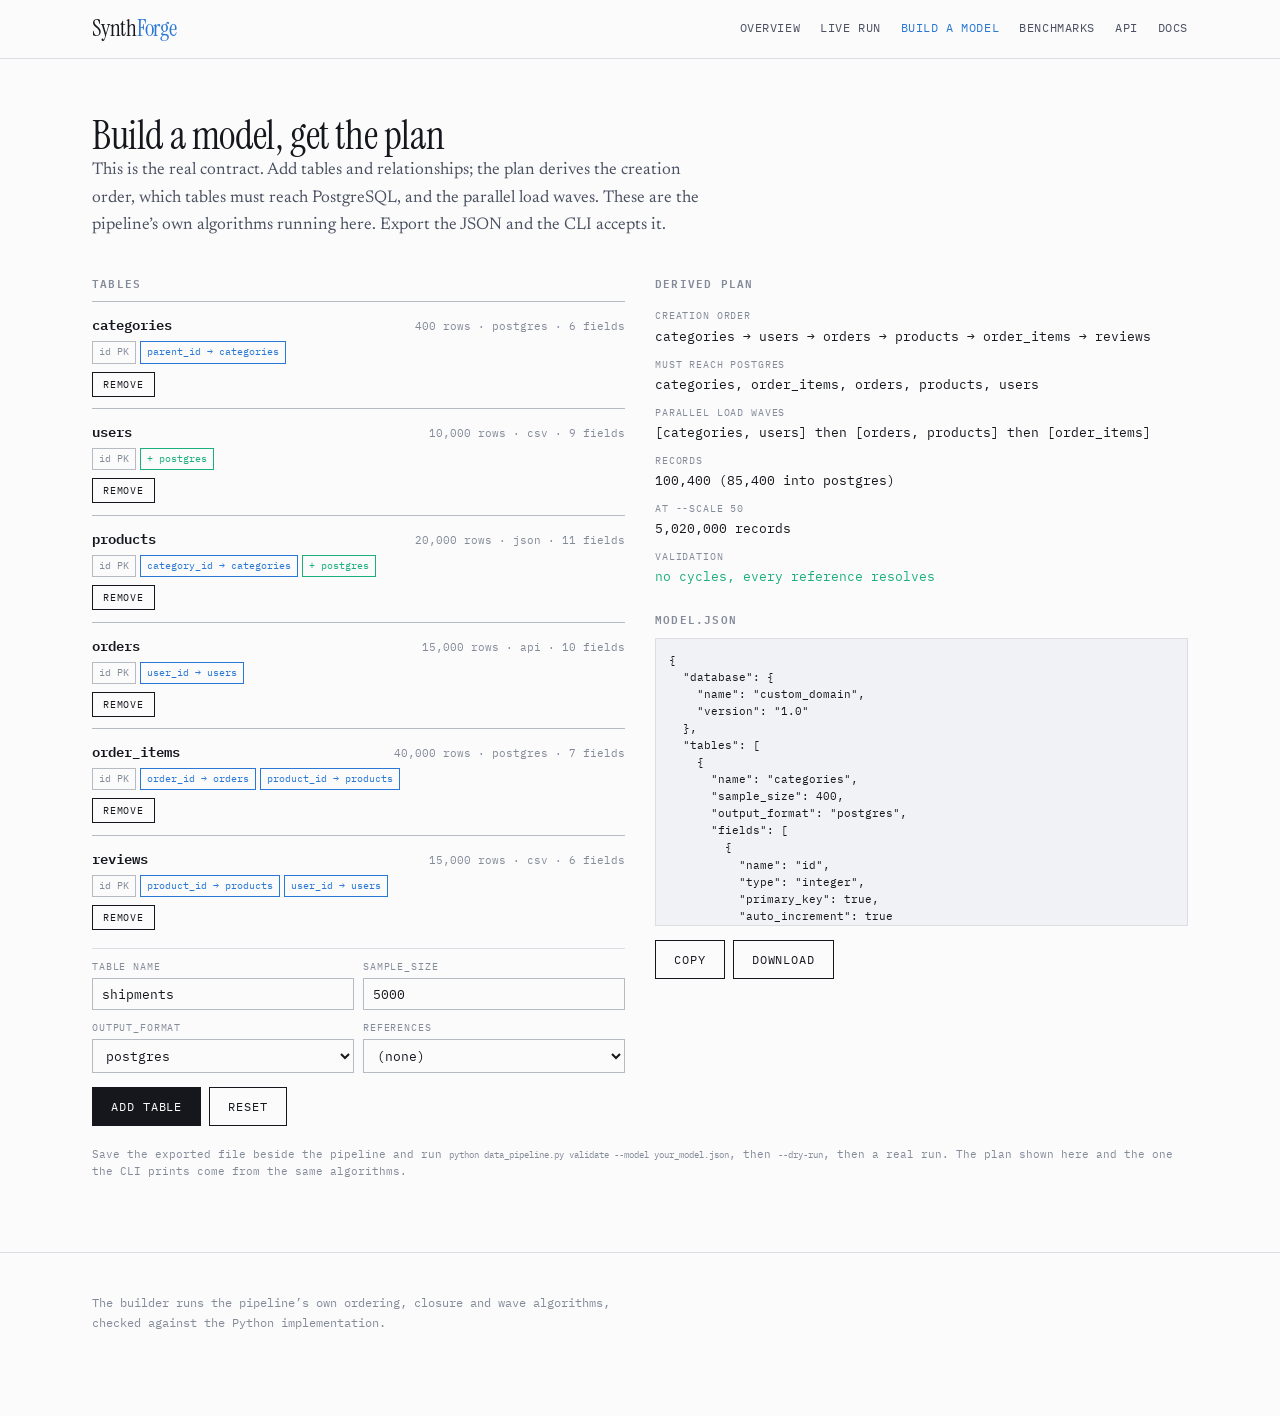
==== site/model.html @ 86ab53ec "Split the single page into a multi-page site One very long page was doing six jobs. It is now six pa" ====
<!DOCTYPE html>
<html lang="en">
<head>
<meta charset="utf-8">
<meta name="viewport" content="width=device-width, initial-scale=1">
<title>Build a model &middot; SynthForge</title>
<link rel="preconnect" href="https://fonts.googleapis.com">
<link rel="preconnect" href="https://fonts.gstatic.com" crossorigin>
<link href="https://fonts.googleapis.com/css2?family=Instrument+Serif:ital@0;1&family=Newsreader:opsz,wght@6..72,300;6..72,400;6..72,500;6..72,600&family=IBM+Plex+Mono:wght@400;500;600&display=swap" rel="stylesheet">
<link rel="stylesheet" href="assets/site.css">
</head>
<body data-palette="#2a78d6,#eb6834,#1baf7a">

<nav>
  <div class="wrap">
    <a class="mark" href="index.html">Synth<span>Forge</span></a>
    <ul id="nav-links"></ul>
  </div>
</nav>

<section style="border-top:none;padding-top:54px">
  <div class="wrap">
    <div class="head">
      <h2>Build a model, get the plan</h2>
      <p class="sub">
        This is the real contract. Add tables and relationships; the plan
        derives the creation order, which tables must reach PostgreSQL, and
        the parallel load waves. These are the pipeline&rsquo;s own
        algorithms running here. Export the JSON and the CLI accepts it.
      </p>
    </div>
<div class="cols">
      <div>
        <h3>Tables</h3>
        <div id="tbl-list"></div>
        <div style="border-top:1px solid var(--line);margin-top:16px">
          <div class="pair">
            <div><label for="nt-name">table name</label><input id="nt-name" value="shipments" spellcheck="false"></div>
            <div><label for="nt-rows">sample_size</label><input id="nt-rows" type="number" value="5000" min="1"></div>
          </div>
          <div class="pair">
            <div><label for="nt-fmt">output_format</label><select id="nt-fmt"><option>postgres</option><option>csv</option><option>json</option><option>parquet</option><option>api</option></select></div>
            <div><label for="nt-fk">references</label><select id="nt-fk"></select></div>
          </div>
          <div class="acts"><button id="add-tbl" class="solid">Add table</button><button id="reset-tbl">Reset</button></div>
        </div>
      </div>
      <div>
        <h3>Derived plan</h3>
        <dl class="plan" id="plan"></dl>
        <h3 style="margin-top:24px">model.json</h3>
        <pre class="code json" id="json-out"></pre>
        <div class="acts">
          <button id="copy-json">Copy</button>
          <button id="dl-json">Download</button>
        </div>
      </div>
    </div>

    <p class="cap" style="margin-top:20px">
      Save the exported file beside the pipeline and run
      <code>python data_pipeline.py validate --model your_model.json</code>,
      then <code>--dry-run</code>, then a real run. The plan shown here and
      the one the CLI prints come from the same algorithms.
    </p>
  </div>
</section>
<footer>
  <div class="wrap"><p>The builder runs the pipeline&rsquo;s own ordering, closure and wave algorithms, checked against the Python implementation.</p></div>
</footer>

<script src="assets/site.js"></script>
<script>
"use strict";
var MODEL = JSON.parse(JSON.stringify(SHIPPED));
/* ============ model builder: the real algorithms ============ */
/* The shipped model, with its real field definitions, so the in-browser
   generator produces the same shape the Python pipeline does. */
var SHIPPED = [{"name":"categories","rows":400,"fmt":"postgres","fields":[{"n":"id","t":"integer","pk":1,"ai":1},{"n":"name","t":"string","uq":1,"len":100},{"n":"description","t":"text","null":1},{"n":"parent_id","t":"integer","fk":"categories.id","null":1},{"n":"is_active","t":"boolean"},{"n":"created_at","t":"timestamp"}]},{"name":"users","rows":10000,"fmt":"csv","fields":[{"n":"id","t":"integer","pk":1,"ai":1},{"n":"username","t":"string","uq":1,"len":50},{"n":"email","t":"string","uq":1,"len":255},{"n":"full_name","t":"string","len":200},{"n":"phone","t":"string","null":1,"len":20},{"n":"birth_date","t":"date","null":1},{"n":"registration_date","t":"timestamp"},{"n":"status","t":"enum","v":["active","inactive","suspended"]},{"n":"total_spent","t":"decimal","p":12,"s":2}]},{"name":"products","rows":20000,"fmt":"json","fields":[{"n":"id","t":"integer","pk":1,"ai":1},{"n":"sku","t":"string","uq":1,"len":50},{"n":"name","t":"string","len":255},{"n":"description","t":"text","null":1},{"n":"category_id","t":"integer","fk":"categories.id"},{"n":"price","t":"decimal","p":10,"s":2},{"n":"cost","t":"decimal","p":10,"s":2},{"n":"stock_quantity","t":"integer"},{"n":"weight","t":"decimal","null":1,"p":8,"s":3},{"n":"is_active","t":"boolean"},{"n":"created_at","t":"timestamp"}]},{"name":"orders","rows":15000,"fmt":"api","fields":[{"n":"id","t":"integer","pk":1,"ai":1},{"n":"order_number","t":"string","uq":1,"len":20},{"n":"user_id","t":"integer","fk":"users.id"},{"n":"order_date","t":"timestamp"},{"n":"total_amount","t":"decimal","p":12,"s":2},{"n":"tax_amount","t":"decimal","p":10,"s":2},{"n":"shipping_cost","t":"decimal","p":8,"s":2},{"n":"status","t":"enum","v":["pending","processing","shipped","delivered","cancelled"]},{"n":"shipping_address","t":"json"},{"n":"payment_method","t":"string","len":50}]},{"name":"order_items","rows":40000,"fmt":"postgres","fields":[{"n":"id","t":"integer","pk":1,"ai":1},{"n":"order_id","t":"integer","fk":"orders.id"},{"n":"product_id","t":"integer","fk":"products.id"},{"n":"quantity","t":"integer"},{"n":"unit_price","t":"decimal","p":10,"s":2},{"n":"total_price","t":"decimal","p":12,"s":2},{"n":"discount_amount","t":"decimal","p":8,"s":2}]},{"name":"reviews","rows":15000,"fmt":"csv","fields":[{"n":"id","t":"integer","pk":1,"ai":1},{"n":"product_id","t":"integer","fk":"products.id"},{"n":"user_id","t":"integer","fk":"users.id"},{"n":"rating","t":"integer"},{"n":"review_text","t":"text","null":1},{"n":"created_at","t":"timestamp"}]}];
var MODEL = JSON.parse(JSON.stringify(SHIPPED));

function toModelJson(model) {
  return {
    database: { name: "custom_domain", version: "1.0" },
    tables: model.map(function (t) {
      return {
        name: t.name, sample_size: t.rows, output_format: t.fmt,
        fields: t.fields.map(function (f) {
          var o = { name: f.n, type: f.t };
          if (f.pk) o.primary_key = true;
          if (f.ai) o.auto_increment = true;
          if (f.fk) o.foreign_key = f.fk;
          if (f.uq) o.unique = true;
          if (f["null"]) o.nullable = true;
          if (f.len) o.max_length = f.len;
          if (f.p) o.precision = f.p;
          if (f.s) o.scale = f.s;
          if (f.v) o.values = f.v;
          return o;
        })
      };
    })
  };
}

/* Fields for a table the visitor adds. Named so the generator's own
   inference has something to work with. */
function defaultFields(name, ref) {
  var f = [{ n: "id", t: "integer", pk: 1, ai: 1 }];
  if (ref) f.push({ n: ref.replace(/s$/, "") + "_id", t: "integer", fk: ref + ".id" });
  f.push({ n: "name", t: "string", len: 200 });
  f.push({ n: "status", t: "enum", v: ["pending", "active", "closed"] });
  f.push({ n: "total_amount", t: "decimal", p: 12, s: 2 });
  f.push({ n: "created_at", t: "timestamp" });
  return f;
}

function renderBuilder() {
  var host = $("#tbl-list"); host.innerHTML = "";
  var closure = pgClosure(MODEL);
  MODEL.forEach(function (t, i) {
    var card = el("div", "card"), top = el("div", "ct");
    top.appendChild(el("span", "cn2", t.name));
    top.appendChild(el("span", "cs", t.rows.toLocaleString("en-US") + " rows · " + t.fmt
      + " · " + t.fields.length + " fields"));
    card.appendChild(top);
    var tags = el("div", "tags");
    tags.appendChild(el("span", "tag", "id PK"));
    fksOf(t).forEach(function (fk) {
      tags.appendChild(el("span", "tag fk", fk.field + " → " + fk.ref));
    });
    if (closure[t.name] && PG_BACKED.indexOf(t.fmt) < 0) {
      tags.appendChild(el("span", "tag dual", "+ postgres"));
    }
    card.appendChild(tags);
    if (MODEL.length > 1) {
      var rm = el("button", "sm", "Remove");
      rm.style.marginTop = "8px";
      rm.addEventListener("click", function () {
        var gone = MODEL[i].name;
        MODEL.splice(i, 1);
        MODEL.forEach(function (x) {
          x.fields = x.fields.filter(function (f) {
            return !f.fk || String(f.fk).split(".")[0] !== gone;
          });
        });
        renderBuilder();
      });
      card.appendChild(rm);
    }
    host.appendChild(card);
  });
  var sel = $("#nt-fk"), prev = sel.value;
  sel.innerHTML = "";
  var none = el("option", null, "(none)"); none.value = ""; sel.appendChild(none);
  MODEL.forEach(function (t) {
    var o = el("option", null, t.name); o.value = t.name; sel.appendChild(o);
  });
  if (prev && MODEL.some(function (t) { return t.name === prev; })) sel.value = prev;

  var order = topoOrder(MODEL), cl = Object.keys(closure).sort(), cyc = cycles(MODEL);
  var totalRows = MODEL.reduce(function (a, t) { return a + t.rows; }, 0);
  var pgRows = MODEL.filter(function (t) { return closure[t.name]; })
                    .reduce(function (a, t) { return a + t.rows; }, 0);
  var d = $("#plan"); d.innerHTML = "";
  function line(k, v, cls) { d.appendChild(el("dt", null, k)); d.appendChild(el("dd", cls || null, v)); }
  line("creation order", order.join("  →  "));
  line("must reach postgres", cl.length ? cl.join(", ") : "(none)");
  line("parallel load waves", waves(MODEL, cl).map(function (w) {
    return "[" + w.join(", ") + "]"; }).join("  then  ") || "(none)");
  line("records", totalRows.toLocaleString("en-US") + "   (" + pgRows.toLocaleString("en-US") + " into postgres)");
  line("at --scale 50", (totalRows * 50).toLocaleString("en-US") + " records");
  if (cyc.length) line("circular dependency", cyc.map(function (c) { return c.join(" ↔ "); }).join("; "), "no");
  else line("validation", "no cycles, every reference resolves", "ok");
  $("#json-out").textContent = JSON.stringify(toModelJson(MODEL), null, 2);
}
$("#add-tbl").addEventListener("click", function () {
  var raw = $("#nt-name").value.trim().toLowerCase().replace(/[^a-z0-9_]/g, "_");
  if (!raw || MODEL.some(function (t) { return t.name === raw; })) { $("#nt-name").focus(); return; }
  var ref = $("#nt-fk").value;
  MODEL.push({
    name: raw,
    rows: Math.max(1, parseInt($("#nt-rows").value, 10) || 100),
    fmt: $("#nt-fmt").value,
    fields: defaultFields(raw, ref)
  });
  $("#nt-name").value = "";
  renderBuilder();
});
$("#reset-tbl").addEventListener("click", function () {
  MODEL = JSON.parse(JSON.stringify(SHIPPED)); renderBuilder();
});
$("#copy-json").addEventListener("click", function () {
  var b = $("#copy-json");
  try {
    navigator.clipboard.writeText($("#json-out").textContent).then(function () {
      b.textContent = "Copied"; setTimeout(function () { b.textContent = "Copy"; }, 1700);
    }, function () {
      b.textContent = "Select manually"; setTimeout(function () { b.textContent = "Copy"; }, 1700);
    });
  } catch (e) {
    b.textContent = "Select manually"; setTimeout(function () { b.textContent = "Copy"; }, 1700);
  }
});
renderBuilder();



</script>
</body>
</html>
---- site/assets/site.css ----
/* Shared stylesheet for the SynthForge site.
   One file, loaded by every page, so the pages stay thin. */
:root {
  color-scheme: light;
  --ink:#15171c; --ink-2:#4a5160; --ink-3:#838a98;
  --bg:#fbfbfc; --bg-2:#f1f2f5; --bg-3:#e7e9ee;
  --line:#dcdee4; --line-2:#b6bac3;
  --accent:#2a78d6; --warm:#eb6834; --cool:#1baf7a;
  --serif:"Instrument Serif","Iowan Old Style",Palatino,Georgia,serif;
  --body:"Newsreader","Iowan Old Style",Georgia,"Times New Roman",serif;
  --mono:"IBM Plex Mono","Cascadia Mono",Consolas,"SFMono-Regular",Menlo,monospace;
}
@media (prefers-color-scheme: dark) {
  :root:not([data-theme="light"]) {
    color-scheme: dark;
    --ink:#e9eaee; --ink-2:#a6adba; --ink-3:#6d7482;
    --bg:#0f1116; --bg-2:#171a20; --bg-3:#1f232b;
    --line:#272b33; --line-2:#3a3f49;
    --accent:#3987e5; --warm:#d95926; --cool:#199e70;
  }
}
:root[data-theme="dark"] {
  color-scheme: dark;
  --ink:#e9eaee; --ink-2:#a6adba; --ink-3:#6d7482;
  --bg:#0f1116; --bg-2:#171a20; --bg-3:#1f232b;
  --line:#272b33; --line-2:#3a3f49;
  --accent:#3987e5; --warm:#d95926; --cool:#199e70;
}

* { box-sizing: border-box; }
/* The hidden attribute must win over layout rules. A class selector like
   .cbar { display:flex } is an author style and beats the user agent's
   [hidden] { display:none }, which left the live controls visible with no
   server behind them. */
[hidden] { display: none !important; }

html { -webkit-text-size-adjust: 100%; }
body { margin:0; background:var(--bg); color:var(--ink); font-family:var(--body);
  font-size:17px; line-height:1.62; font-variant-numeric:tabular-nums; -webkit-font-smoothing:antialiased; }
.wrap { max-width:1140px; margin:0 auto; padding:0 22px; }
h1,h2 { font-family:var(--serif); font-weight:400; margin:0; text-wrap:balance; }
h1 { font-size:clamp(42px,7vw,76px); line-height:1.0; letter-spacing:-0.015em; }
h2 { font-size:clamp(27px,3.8vw,40px); line-height:1.1; letter-spacing:-0.01em; }
h3 { font-family:var(--mono); font-size:11px; font-weight:600; letter-spacing:0.11em;
     text-transform:uppercase; color:var(--ink-3); margin:0 0 10px; }
p { margin:0 0 14px; }
a { color:var(--accent); text-underline-offset:2px; }
code { font-family:var(--mono); font-size:0.86em; }
.lede { font-size:20px; line-height:1.5; color:var(--ink-2); max-width:58ch; }
.lede b { color:var(--ink); font-weight:500; }
.sub { color:var(--ink-2); max-width:64ch; }

nav { position:sticky; top:0; z-index:50; background:var(--bg);
      border-bottom:1px solid var(--line); }
nav .wrap { display:flex; align-items:center; gap:22px; height:58px; }
.mark { font-family:var(--serif); font-size:23px; letter-spacing:-0.01em; text-decoration:none; color:var(--ink); }
.mark span { color:var(--accent); }
nav ul { display:flex; gap:20px; list-style:none; margin:0 0 0 auto; padding:0; flex-wrap:wrap; }
nav a.nl { font-family:var(--mono); font-size:11.5px; letter-spacing:0.05em;
  text-transform:uppercase; color:var(--ink-2); text-decoration:none; }
nav a.nl:hover, nav a.nl.on { color:var(--accent); }
@media (max-width:860px){ nav ul { display:none; } }

.hero { padding:72px 0 54px; border-bottom:1px solid var(--line); }
.cta { display:flex; gap:10px; flex-wrap:wrap; margin-top:28px; }
.strip { display:grid; grid-template-columns:repeat(auto-fit,minmax(128px,1fr));
  border-top:1px solid var(--line); margin-top:42px; }
.strip div { padding:14px 16px 14px 0; }
.strip dt { font-family:var(--mono); font-size:9.5px; letter-spacing:0.1em;
  text-transform:uppercase; color:var(--ink-3); margin-bottom:4px; }
.strip dd { font-family:var(--serif); font-size:27px; line-height:1; margin:0; }
.strip dd small { font-family:var(--mono); font-size:11px; color:var(--ink-3);
  display:block; margin-top:5px; letter-spacing:0.03em; }

button, .btn { font-family:var(--mono); font-size:11.5px; letter-spacing:0.08em;
  text-transform:uppercase; padding:11px 18px; cursor:pointer; border-radius:0;
  border:1px solid var(--ink); background:transparent; color:var(--ink);
  text-decoration:none; display:inline-block; }
button:hover, .btn:hover { background:var(--ink); color:var(--bg); }
button:focus-visible, .btn:focus-visible { outline:2px solid var(--accent); outline-offset:2px; }
.btn.solid, button.solid { background:var(--ink); color:var(--bg); }
.btn.solid:hover, button.solid:hover { opacity:0.85; }
button.sm { padding:5px 10px; font-size:10px; }

section { padding:72px 0; border-bottom:1px solid var(--line); }
.head { max-width:62ch; margin-bottom:34px; }

/* ---- run simulator ---- */
.console { border:1px solid var(--line); background:var(--bg-2); }
.cbar { display:flex; align-items:center; gap:10px; flex-wrap:wrap;
  padding:12px 14px; border-bottom:1px solid var(--line); background:var(--bg-3); }
.seg { display:flex; border:1px solid var(--line-2); }
.seg button { border:none; border-right:1px solid var(--line-2); padding:6px 10px; font-size:10px; }
.seg button:last-child { border-right:none; }
.seg button.on { background:var(--accent); color:#fff; }
.seg button.on:hover { background:var(--accent); opacity:0.9; }
.grow { margin-left:auto; }
.clock { font-family:var(--mono); font-size:13px; color:var(--ink-2); }
.clock b { color:var(--ink); font-weight:600; }

.cgrid { display:grid; grid-template-columns:248px minmax(0,1fr) 296px; }
@media (max-width:1060px){ .cgrid { grid-template-columns:218px minmax(0,1fr); }
  .logcol { grid-column:1 / -1; border-left:none; border-top:1px solid var(--line); } }
@media (max-width:720px){ .cgrid { grid-template-columns:1fr; }
  .stagecol { border-right:none; border-bottom:1px solid var(--line); } }

.stagecol { border-right:1px solid var(--line); padding:14px 0; }
.stage { padding:9px 14px; border-left:3px solid transparent; }
.stage.active { border-left-color:var(--accent); background:var(--bg-3); }
.stage.done { opacity:0.7; }
.srow { display:flex; align-items:center; gap:9px; }
.dot { width:9px; height:9px; border:1px solid var(--line-2); border-radius:50%; flex:none; }
.stage.active .dot { background:var(--accent); border-color:var(--accent); }
.stage.done .dot { background:var(--cool); border-color:var(--cool); }
.stage .nm { font-family:var(--mono); font-size:12.5px; font-weight:500; }
.stage .dur { font-family:var(--mono); font-size:11px; color:var(--ink-3); margin-left:auto; }
.stage .note { font-family:var(--mono); font-size:10.5px; color:var(--ink-3); margin:3px 0 0 18px; }
.pbar { height:3px; background:var(--line); margin:7px 0 0 18px; }
.pbar i { display:block; height:100%; width:0; background:var(--accent); }
.stage.done .pbar i { background:var(--cool); }
.tot { border-top:1px solid var(--line); margin-top:10px; padding:12px 14px 2px;
  font-family:var(--mono); font-size:11px; color:var(--ink-3); }
.tot b { color:var(--ink); font-size:15px; font-weight:600; }

.workcol { padding:16px; min-width:0; }
.wtitle { font-family:var(--mono); font-size:11px; letter-spacing:0.1em;
  text-transform:uppercase; color:var(--ink-3); margin-bottom:12px; }
.trow { display:grid; grid-template-columns:92px 1fr 84px; gap:10px; align-items:center;
  margin-bottom:7px; font-family:var(--mono); font-size:11.5px; }
.trow .tn { color:var(--ink-2); overflow:hidden; text-overflow:ellipsis; }
.trow .tb { height:13px; background:var(--line); position:relative; overflow:hidden; }
.trow .tb i { position:absolute; inset:0 auto 0 0; width:0; background:var(--accent); }
.trow.d .tb i { background:var(--cool); }
.trow .tv { text-align:right; color:var(--ink-3); }
.trow.a .tn, .trow.a .tv { color:var(--ink); }

.sinks { display:grid; grid-template-columns:repeat(auto-fit,minmax(112px,1fr)); gap:8px; margin-top:18px; }
.sink { border:1px solid var(--line); padding:9px 10px; font-family:var(--mono); }
.sink.lit { border-color:var(--accent); }
.sink .sn { font-size:10px; color:var(--ink-3); letter-spacing:0.06em; text-transform:uppercase; }
.sink .sv { font-size:16px; margin-top:3px; }
.sink .sx { font-size:10px; color:var(--ink-3); margin-top:2px; }
.sink.lit .sv { color:var(--accent); }

.verif { margin-top:16px; font-family:var(--mono); font-size:12px; }
.verif div { display:flex; gap:9px; padding:4px 0; color:var(--ink-3); opacity:0.35; }
.verif div.on { opacity:1; color:var(--ink); }
.verif .tick { color:var(--cool); }

.logcol { border-left:1px solid var(--line); background:var(--bg-3); display:flex; flex-direction:column; }
.lh { padding:11px 13px; border-bottom:1px solid var(--line); font-family:var(--mono);
  font-size:10px; letter-spacing:0.1em; text-transform:uppercase; color:var(--ink-3); }
.log { font-family:var(--mono); font-size:10.5px; line-height:1.6; padding:10px 13px;
  height:352px; overflow-y:auto; margin:0; }
.log .l { color:var(--ink-2); white-space:pre-wrap; word-break:break-word; }
.log .ts { color:var(--ink-3); }
.log .l.ok { color:var(--cool); }
.log .l.warn { color:var(--warm); }
.log .l.hi { color:var(--accent); }

.cols { display:grid; grid-template-columns:repeat(auto-fit,minmax(290px,1fr)); gap:30px; }
.cols3 { display:grid; grid-template-columns:repeat(auto-fit,minmax(228px,1fr)); gap:26px; }
.box { border:1px solid var(--line); background:var(--bg-2); }
.pad { padding:18px; }
.scroll { overflow-x:auto; }

table.tb { width:100%; border-collapse:collapse; font-family:var(--mono); font-size:12.5px; }
.tb th, .tb td { padding:7px 11px 7px 0; text-align:right; border-bottom:1px solid var(--line); }
.tb th:first-child, .tb td:first-child { text-align:left; }
.tb thead th { font-size:9.5px; letter-spacing:0.09em; text-transform:uppercase;
  color:var(--ink-3); font-weight:500; border-bottom:1px solid var(--line-2); }
.tb tfoot td { border-bottom:none; border-top:1px solid var(--line-2); font-weight:600; }
.tb tr.hi td { background:var(--bg-2); }
.was { color:var(--warm); } .is { color:var(--cool); font-weight:500; }
.gain { color:var(--accent); font-weight:600; }
.cap { font-family:var(--mono); font-size:10.5px; line-height:1.6; color:var(--ink-3); margin:10px 0 0; }

.track { position:relative; height:16px; min-width:120px; }
.track .ax { position:absolute; left:0; right:0; top:50%; height:1px; background:var(--line); }
.track .cn { position:absolute; top:50%; height:1px; background:var(--line-2); }
.track .pt { position:absolute; top:50%; width:8px; height:8px; margin:-4.5px 0 0 -4px; border-radius:50%; }
.track .pt.b { background:var(--warm); }
.track .pt.a { background:var(--accent); box-shadow:0 0 0 2px var(--bg); }
.ticks { position:relative; height:14px; font-family:var(--mono); font-size:9px; color:var(--ink-3); }
.ticks span { position:absolute; transform:translateX(-50%); }

.reg-row { margin-bottom:15px; }
.reg-top { display:flex; justify-content:space-between; gap:10px; font-family:var(--mono);
  font-size:11.5px; margin-bottom:5px; flex-wrap:wrap; }
.reg-top .r { color:var(--ink-3); }
.reg-bar { display:flex; height:22px; }
.reg-bar span { display:flex; align-items:center; padding:0 7px; font-family:var(--mono);
  font-size:10px; color:#fff; overflow:hidden; white-space:nowrap; }
.wait { background:var(--warm); } .send { background:var(--accent); }
.key { display:flex; gap:16px; font-family:var(--mono); font-size:10.5px; color:var(--ink-3); }
.key i { display:inline-block; width:9px; height:9px; margin-right:5px; }

.fmt-row { margin-bottom:12px; }
.fmt-top { display:flex; justify-content:space-between; font-family:var(--mono); font-size:11.5px; margin-bottom:4px; }
.fmt-bar { height:14px; background:var(--warm); }
.fmt-bar.win { background:var(--accent); }

figure { margin:0; }
.svgbox { border:1px solid var(--line); background:var(--bg-2); padding:8px; overflow-x:auto; }
.svgbox svg { display:block; width:100%; min-width:580px; height:auto; }
.stage-node { cursor:pointer; }
.stage-node:focus { outline:none; }
.stage-node:focus-visible rect, .stage-node.on rect { stroke:var(--accent); stroke-width:2.2; }

.card { border-top:1px solid var(--line-2); padding-top:11px; margin-bottom:10px; }
.ct { display:flex; justify-content:space-between; align-items:baseline; gap:10px; font-family:var(--mono); }
.cn2 { font-size:13.5px; font-weight:600; }
.cs { font-size:10.5px; color:var(--ink-3); }
.tags { display:flex; flex-wrap:wrap; gap:4px; margin-top:6px; }
.tag { font-family:var(--mono); font-size:10px; padding:2px 6px; border:1px solid var(--line-2); color:var(--ink-3); }
.tag.fk { border-color:var(--accent); color:var(--accent); }
.tag.dual { border-color:var(--cool); color:var(--cool); }
label { display:block; font-family:var(--mono); font-size:9.5px; letter-spacing:0.09em;
  text-transform:uppercase; color:var(--ink-3); margin:10px 0 4px; }
input, select { font-family:var(--mono); font-size:12.5px; width:100%; padding:7px 9px;
  color:var(--ink); background:var(--bg); border:1px solid var(--line-2); border-radius:0; }
input:focus-visible, select:focus-visible { outline:2px solid var(--accent); outline-offset:1px; }
.pair { display:grid; grid-template-columns:1fr 1fr; gap:9px; }
.acts { display:flex; gap:8px; flex-wrap:wrap; margin-top:14px; align-items:center; }
.plan dt { font-family:var(--mono); font-size:9.5px; letter-spacing:0.09em;
  text-transform:uppercase; color:var(--ink-3); margin-top:11px; }
.plan dd { font-family:var(--mono); font-size:12.5px; margin:3px 0 0; line-height:1.5; }
.plan .ok { color:var(--cool); } .plan .no { color:var(--warm); }
pre.code { font-family:var(--mono); font-size:11px; line-height:1.55; background:var(--bg-2);
  border:1px solid var(--line); padding:13px; overflow:auto; margin:0; }
pre.code .c { color:var(--ink-3); }
.json { max-height:288px; }

.eps { display:flex; flex-direction:column; gap:1px; background:var(--line); border:1px solid var(--line); }
.ep { display:flex; gap:11px; align-items:center; padding:11px 13px; background:var(--bg-2);
  cursor:pointer; font-family:var(--mono); font-size:12px; text-align:left; border:none;
  color:var(--ink); text-transform:none; letter-spacing:0; width:100%; }
.ep:hover { background:var(--bg-3); color:var(--ink); }
.ep.on { background:var(--bg-3); box-shadow:inset 3px 0 0 var(--accent); }
.ep .verb { font-size:9.5px; letter-spacing:0.08em; color:var(--cool);
  border:1px solid var(--cool); padding:1px 5px; }
.ep .path { flex:1; }
.ep .d { color:var(--ink-3); font-size:10.5px; }
@media (max-width:560px){ .ep .d { display:none; } }

ul.lim { margin:0; padding:0; list-style:none; }
ul.lim li { border-top:1px solid var(--line); padding:13px 0; max-width:66ch; }
ul.lim li:last-child { border-bottom:1px solid var(--line); }

footer { padding:40px 0 70px; font-family:var(--mono); font-size:11.5px; line-height:1.7; color:var(--ink-3); }
footer p { max-width:74ch; }

/* ---- live mode ---- */
#live-bar { border-top:1px solid var(--line); border-bottom:1px solid var(--line); }
.livedot { width:8px; height:8px; border-radius:50%; background:var(--cool); flex:none;
  box-shadow:0 0 0 3px color-mix(in srgb, var(--cool) 22%, transparent); }
.livetxt { font-family:var(--mono); font-size:11px; color:var(--ink-2); }
.cbar .fld { display:flex; align-items:center; gap:7px; }
.cbar .fld label { margin:0; }
.cbar .fld select, .cbar .fld input { width:auto; min-width:86px; }
.hintbar { font-family:var(--mono); font-size:11px; color:var(--ink-3);
  border:1px dashed var(--line-2); padding:10px 13px; margin-top:14px; }
.hintbar code { color:var(--ink-2); }

/* ---- in-browser generator ---- */
.gen { border:1px solid var(--line); background:var(--bg-2); margin-top:34px; }
.gen-bar { display:flex; align-items:center; gap:10px; flex-wrap:wrap; padding:12px 14px;
  border-bottom:1px solid var(--line); background:var(--bg-3); }
.gen-bar label { margin:0; display:inline; }
.gen-bar .fld { display:flex; align-items:center; gap:7px; }
.gen-bar select, .gen-bar input { width:auto; min-width:92px; }
.gen-grid { display:grid; grid-template-columns:minmax(0,1fr) 320px; }
@media (max-width:980px){ .gen-grid { grid-template-columns:1fr; }
  .gen-log-col { border-left:none; border-top:1px solid var(--line); } }
.gen-main { padding:16px; min-width:0; }
.gen-log-col { border-left:1px solid var(--line); background:var(--bg-3); }
.gstats { display:grid; grid-template-columns:repeat(auto-fit,minmax(104px,1fr)); gap:8px; margin-bottom:16px; }
.gstat { border:1px solid var(--line); padding:8px 10px; font-family:var(--mono); }
.gstat .k { font-size:9.5px; letter-spacing:0.08em; text-transform:uppercase; color:var(--ink-3); }
.gstat .v { font-size:17px; margin-top:3px; }
.checks { margin-top:16px; font-family:var(--mono); font-size:11.5px; }
.checks div { display:flex; gap:9px; padding:3px 0; color:var(--ink-3); }
.checks div.pass { color:var(--ink); }
.checks div.pass .m { color:var(--cool); }
.checks div.fail { color:var(--warm); }
.checks .m { width:11px; flex:none; }
.preview { margin-top:18px; }
.preview-head { display:flex; gap:8px; align-items:center; flex-wrap:wrap; margin-bottom:9px; }
.preview-head select { width:auto; min-width:120px; }
.ptable { width:100%; border-collapse:collapse; font-family:var(--mono); font-size:10.5px; }
.ptable th, .ptable td { padding:4px 8px 4px 0; text-align:left; border-bottom:1px solid var(--line);
  white-space:nowrap; max-width:190px; overflow:hidden; text-overflow:ellipsis; }
.ptable thead th { font-size:9px; letter-spacing:0.07em; text-transform:uppercase; color:var(--ink-3);
  border-bottom:1px solid var(--line-2); }
.ptable td.nul { color:var(--ink-3); font-style:italic; }

@media (prefers-reduced-motion: reduce){ html { scroll-behavior:auto; } }

@media print {
  :root { color-scheme:light; --ink:#000; --ink-2:#2b2b2b; --ink-3:#555; --bg:#fff;
    --bg-2:#fff; --bg-3:#fff; --line:#bbb; --line-2:#777;
    --accent:#14477f; --warm:#a0401b; --cool:#0d6548; }
  nav, .cbar, .acts, .cta, button, label, input, select { display:none !important; }
  body { font-size:10pt; } section { padding:18pt 0; break-inside:avoid-page; }
  h1 { font-size:26pt; } h2 { font-size:15pt; break-after:avoid; }
  .reg-bar span, .fmt-bar, .track .pt, .key i, .pbar i, .trow .tb i {
    -webkit-print-color-adjust:exact; print-color-adjust:exact; }
  .scroll, .svgbox { overflow:visible; } .svgbox svg { min-width:0; }
  .log { height:auto; } .json { max-height:none; }
  a { color:#000; text-decoration:none; }
}
@page { margin:14mm; }
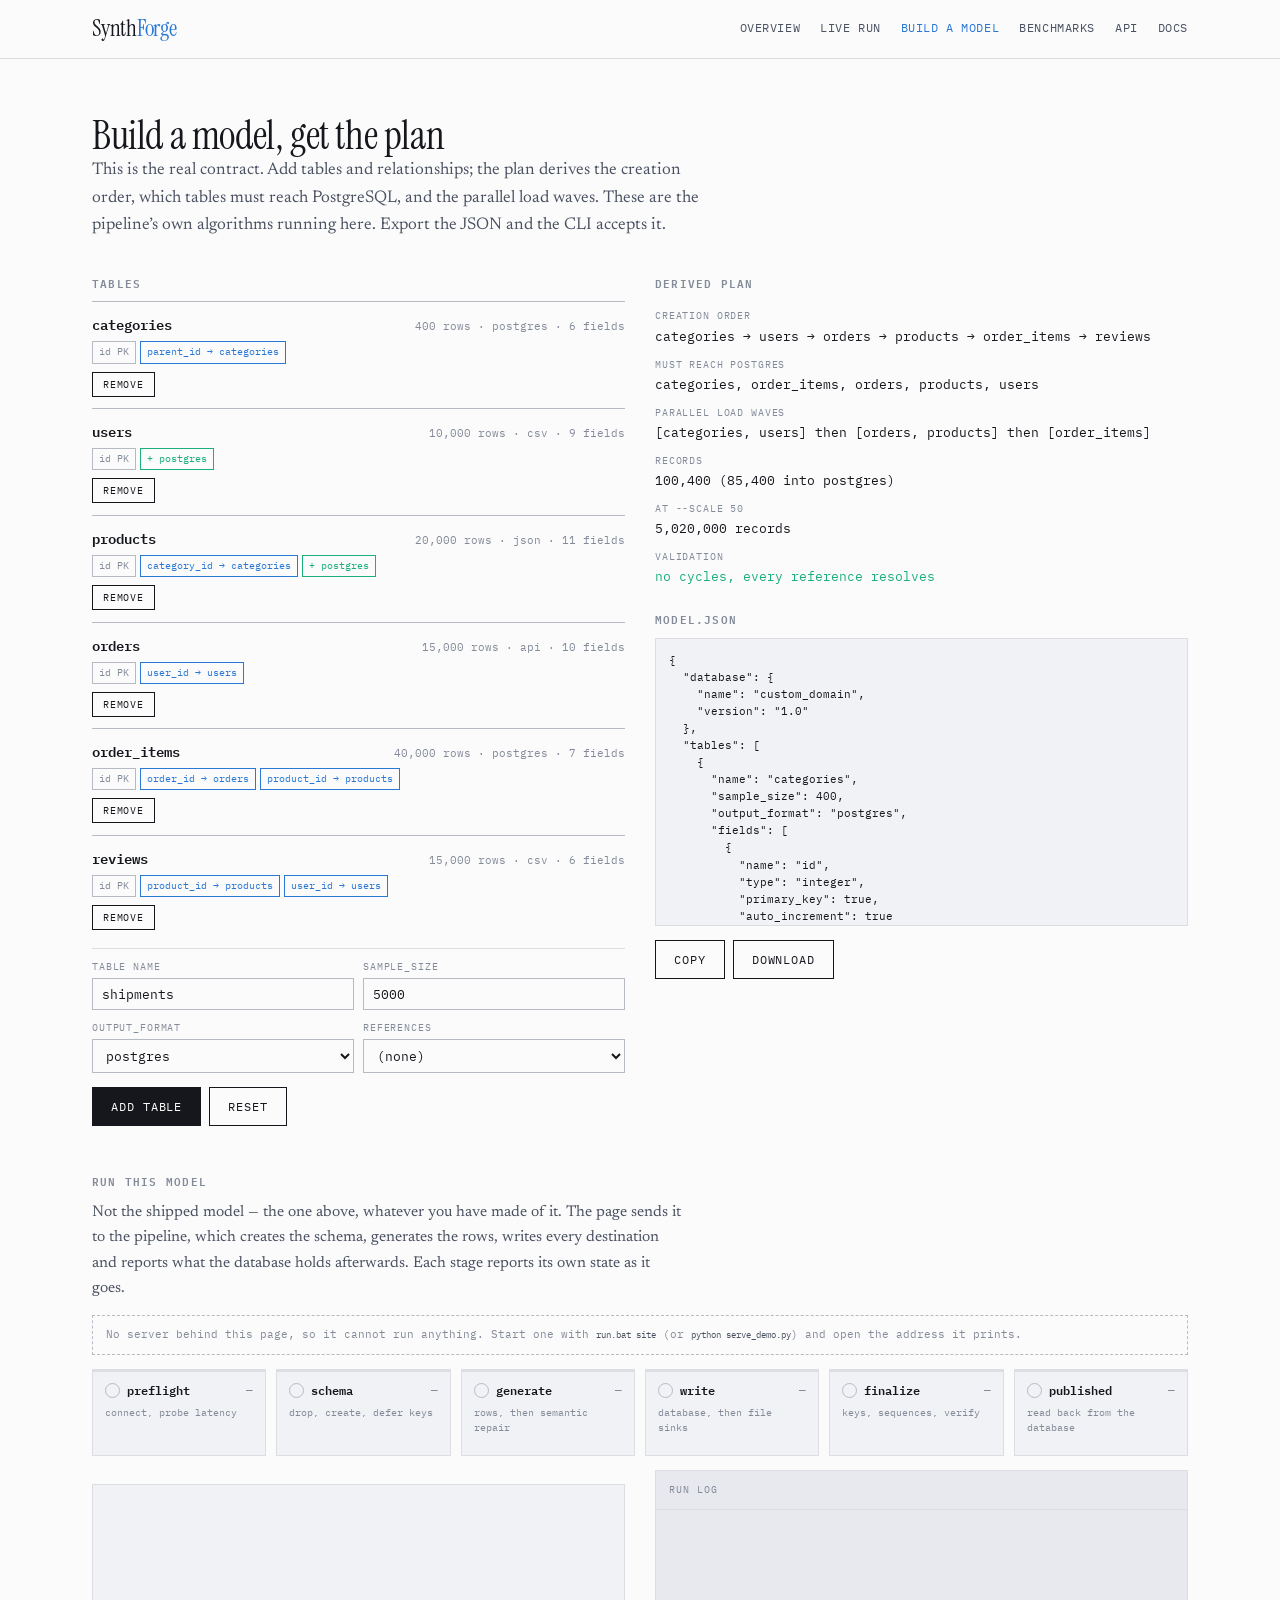
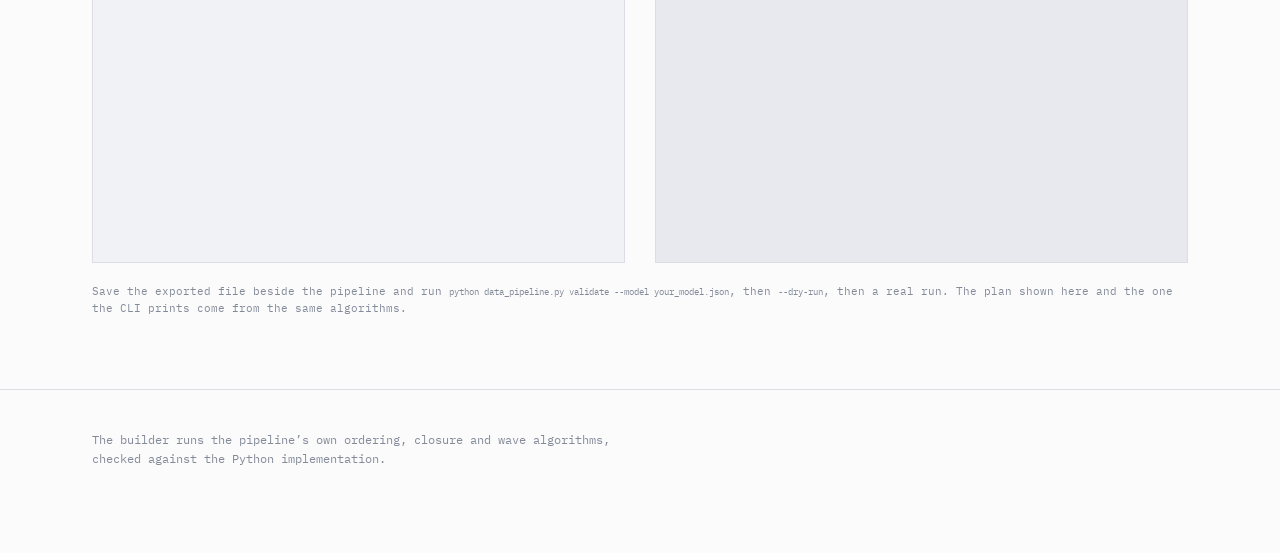
==== commit 77d82368: "Run the model you built, on a CI-style board The Build a model page could export a model and nothing" ====
--- a/site/model.html
+++ b/site/model.html
@@ -53,6 +53,68 @@
         <div class="acts">
           <button id="copy-json">Copy</button>
           <button id="dl-json">Download</button>
+        </div>
+      </div>
+    </div>
+
+
+    <div style="margin-top:46px">
+      <h3>Run this model</h3>
+      <p class="sub" style="font-size:15.5px;max-width:66ch">
+        Not the shipped model &mdash; the one above, whatever you have made of
+        it. The page sends it to the pipeline, which creates the schema,
+        generates the rows, writes every destination and reports what the
+        database holds afterwards. Each stage reports its own state as it goes.
+      </p>
+
+      <div class="runbar" id="run-bar" hidden>
+        <button id="mb-run" class="solid">Run this model</button>
+        <button id="mb-stop" disabled>Stop</button>
+        <div class="fld">
+          <label for="mb-scale">volume</label>
+          <select id="mb-scale">
+            <option value="0.005">0.5%</option>
+            <option value="0.01" selected>1%</option>
+            <option value="0.05">5%</option>
+            <option value="0.25">25%</option>
+            <option value="1">100%</option>
+          </select>
+        </div>
+        <div class="fld">
+          <label for="mb-strat">strategy</label>
+          <select id="mb-strat">
+            <option value="copy" selected>copy</option>
+            <option value="execute_values">execute_values</option>
+            <option value="rowwise">rowwise</option>
+          </select>
+        </div>
+        <div class="fld">
+          <label for="mb-seed">seed</label>
+          <input id="mb-seed" type="number" value="42" min="0" style="width:74px">
+        </div>
+        <div class="fld">
+          <label for="mb-mode">mode</label>
+          <select id="mb-mode">
+            <option value="0" selected>database</option>
+            <option value="1">offline</option>
+          </select>
+        </div>
+        <div class="status grow" id="mb-status">idle</div>
+      </div>
+
+      <div class="hintbar" id="mb-hint" hidden>
+        No server behind this page, so it cannot run anything. Start one with
+        <code>run.bat site</code> (or <code>python serve_demo.py</code>) and
+        open the address it prints.
+      </div>
+
+      <div class="board" id="mb-board" style="margin-top:14px"></div>
+
+      <div class="cols" style="margin-top:14px">
+        <div class="pub" id="mb-pub"></div>
+        <div class="box" style="background:var(--bg-3)">
+          <div class="lh">run log</div>
+          <div class="log" id="mb-log" role="log" aria-live="polite"></div>
         </div>
       </div>
     </div>
@@ -206,6 +268,78 @@
 
 
 
+/* ---- run the model that is on screen ---- */
+(function () {
+  var board = PipelineBoard({
+    board: $("#mb-board"),
+    log: $("#mb-log"),
+    published: $("#mb-pub"),
+    status: $("#mb-status")
+  });
+  board.reset();
+
+  var es = null, busy = false;
+
+  function setBusy(b) {
+    busy = b;
+    $("#mb-run").disabled = b;
+    $("#mb-stop").disabled = !b;
+    $("#mb-run").textContent = b ? "Running…" : "Run this model";
+  }
+
+  function connect() {
+    if (es) return;
+    es = new EventSource("/api/events");
+    es.onmessage = function (m) {
+      var ev;
+      try { ev = JSON.parse(m.data); } catch (e) { return; }
+      board.handle(ev);
+      if (ev.type === "run" && ev.state !== "start") setBusy(false);
+    };
+  }
+
+  fetch("/api/status", { cache: "no-store" }).then(function (r) {
+    if (!r.ok) throw new Error("no server");
+    return r.json();
+  }).then(function (st) {
+    $("#run-bar").hidden = false;
+    if (!st.database_configured) {
+      $("#mb-mode").value = "1";
+      board.log("WARNING", "No database configured; offline mode selected.");
+    }
+    connect();
+
+    $("#mb-run").addEventListener("click", function () {
+      if (busy) return;
+      setBusy(true);
+      board.reset();
+      board.setStatus("sending the model…");
+      fetch("/api/run", {
+        method: "POST",
+        headers: { "Content-Type": "application/json" },
+        body: JSON.stringify({
+          model_json: toModelJson(MODEL),
+          scale: parseFloat($("#mb-scale").value),
+          seed: parseInt($("#mb-seed").value, 10) || 42,
+          strategy: $("#mb-strat").value,
+          offline: $("#mb-mode").value === "1",
+          realism: true,
+          verify_writes: true,
+          load_all: true
+        })
+      }).then(function (r) { return r.json(); }).then(function (j) {
+        if (j.error) { board.log("ERROR", j.error); setBusy(false); }
+      }).catch(function (e) { board.log("ERROR", String(e)); setBusy(false); });
+    });
+
+    $("#mb-stop").addEventListener("click", function () {
+      fetch("/api/stop", { method: "POST" });
+    });
+  }).catch(function () {
+    $("#mb-hint").hidden = false;
+  });
+})();
+
 </script>
 </body>
 </html>
--- a/site/assets/site.css
+++ b/site/assets/site.css
@@ -249,6 +249,81 @@
 
 footer { padding:40px 0 70px; font-family:var(--mono); font-size:11.5px; line-height:1.7; color:var(--ink-3); }
 footer p { max-width:74ch; }
+
+/* ---- pipeline board: stages as cards, the way a CI run reads ---- */
+.board { display: grid; gap: 10px; margin-top: 4px; }
+@media (min-width: 900px) { .board { grid-template-columns: repeat(3, 1fr); } }
+@media (min-width: 1240px) { .board { grid-template-columns: repeat(6, 1fr); } }
+
+.bstage {
+  border: 1px solid var(--line); background: var(--bg-2);
+  padding: 11px 12px 12px; position: relative; min-width: 0;
+}
+.bstage::after {
+  content: ""; position: absolute; left: 0; right: 0; top: 0; height: 2px;
+  background: var(--line-2);
+}
+.bstage.pending::after { background: var(--line); }
+.bstage.running::after { background: var(--accent); }
+.bstage.ok::after      { background: var(--cool); }
+.bstage.bad::after     { background: var(--warm); }
+
+.bhead { display: flex; align-items: center; gap: 7px; }
+.bicon {
+  width: 15px; height: 15px; flex: none; border-radius: 50%;
+  border: 1px solid var(--line-2); display: flex; align-items: center;
+  justify-content: center; font-family: var(--mono); font-size: 9px; line-height: 1;
+}
+.bstage.running .bicon { border-color: var(--accent); color: var(--accent); }
+.bstage.ok  .bicon { background: var(--cool); border-color: var(--cool); color: #fff; }
+.bstage.bad .bicon { background: var(--warm); border-color: var(--warm); color: #fff; }
+.bstage.pending .bicon { color: var(--ink-3); }
+
+.bname { font-family: var(--mono); font-size: 12px; font-weight: 600; }
+.bdur  { font-family: var(--mono); font-size: 10.5px; color: var(--ink-3); margin-left: auto; }
+.bnote { font-family: var(--mono); font-size: 10px; color: var(--ink-3); margin-top: 5px; line-height: 1.5; }
+.bstage.running .bnote { color: var(--accent); }
+
+.bsteps { margin-top: 8px; display: grid; gap: 3px; }
+.bstep {
+  display: flex; gap: 6px; align-items: baseline;
+  font-family: var(--mono); font-size: 10px; color: var(--ink-3);
+}
+.bstep .m { width: 9px; flex: none; }
+.bstep.ok { color: var(--ink-2); }
+.bstep.ok .m { color: var(--cool); }
+.bstep.run { color: var(--accent); }
+.bstep .v { margin-left: auto; color: var(--ink-3); }
+
+/* published-to-database panel */
+.pub { border: 1px solid var(--line); background: var(--bg-2); margin-top: 14px; }
+.pub-h {
+  display: flex; align-items: center; gap: 9px; padding: 11px 14px;
+  border-bottom: 1px solid var(--line); font-family: var(--mono); font-size: 11px;
+  letter-spacing: 0.08em; text-transform: uppercase; color: var(--ink-3);
+}
+.pub-h .badge {
+  margin-left: auto; text-transform: none; letter-spacing: 0;
+  border: 1px solid var(--cool); color: var(--cool); padding: 1px 7px; font-size: 10px;
+}
+.pub-h .badge.wait { border-color: var(--line-2); color: var(--ink-3); }
+.pub table { width: 100%; border-collapse: collapse; font-family: var(--mono); font-size: 11.5px; }
+.pub td { padding: 6px 14px; border-bottom: 1px solid var(--line); }
+.pub td:last-child { text-align: right; }
+.pub tr:last-child td { border-bottom: none; }
+.pub tr.tot td { border-top: 1px solid var(--line-2); font-weight: 600; }
+.pub .zero { color: var(--warm); }
+.pub .some { color: var(--cool); }
+
+.runbar {
+  display: flex; align-items: center; gap: 10px; flex-wrap: wrap;
+  padding: 12px 14px; border: 1px solid var(--line); background: var(--bg-3);
+}
+.runbar .fld { display: flex; align-items: center; gap: 7px; }
+.runbar .fld label { margin: 0; }
+.runbar .fld select, .runbar .fld input { width: auto; min-width: 84px; }
+.runbar .status { font-family: var(--mono); font-size: 11px; color: var(--ink-3); }
+.runbar .status b { color: var(--ink); font-weight: 600; }
 
 /* ---- live mode ---- */
 #live-bar { border-top:1px solid var(--line); border-bottom:1px solid var(--line); }
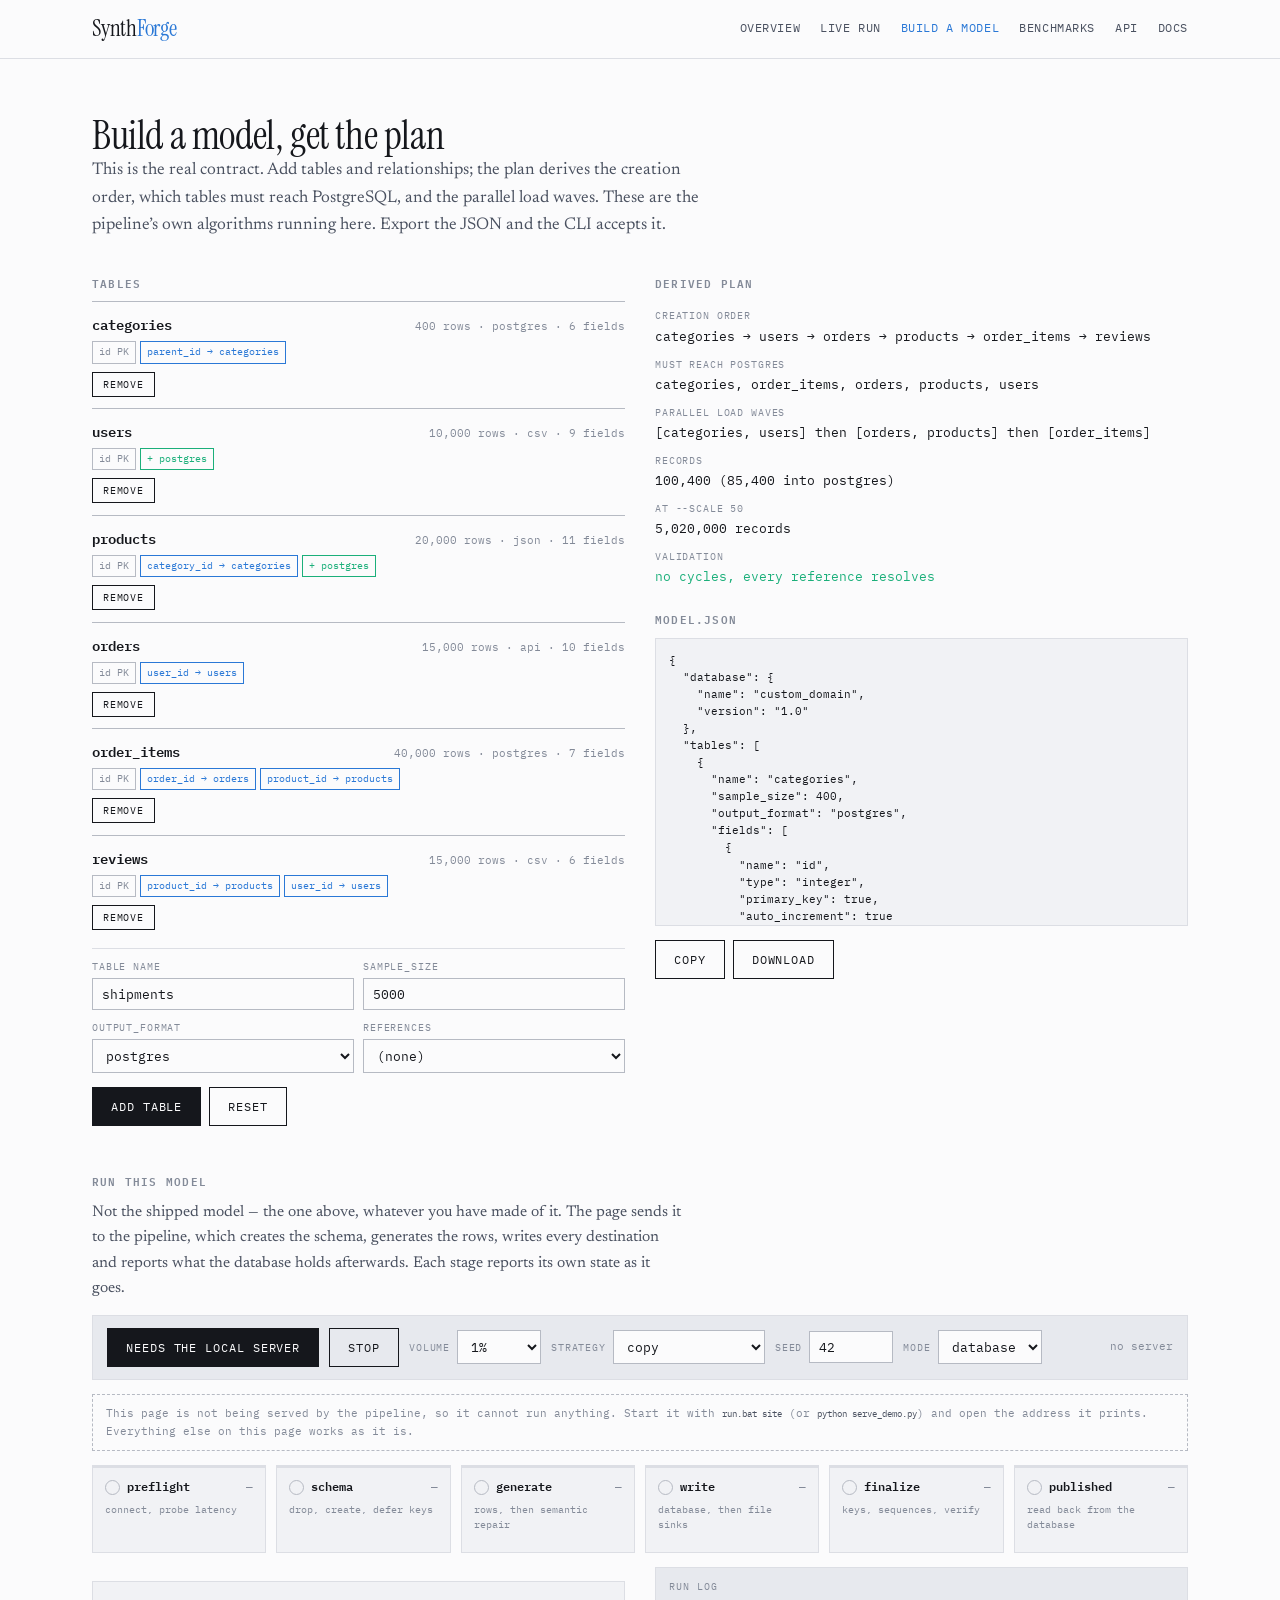
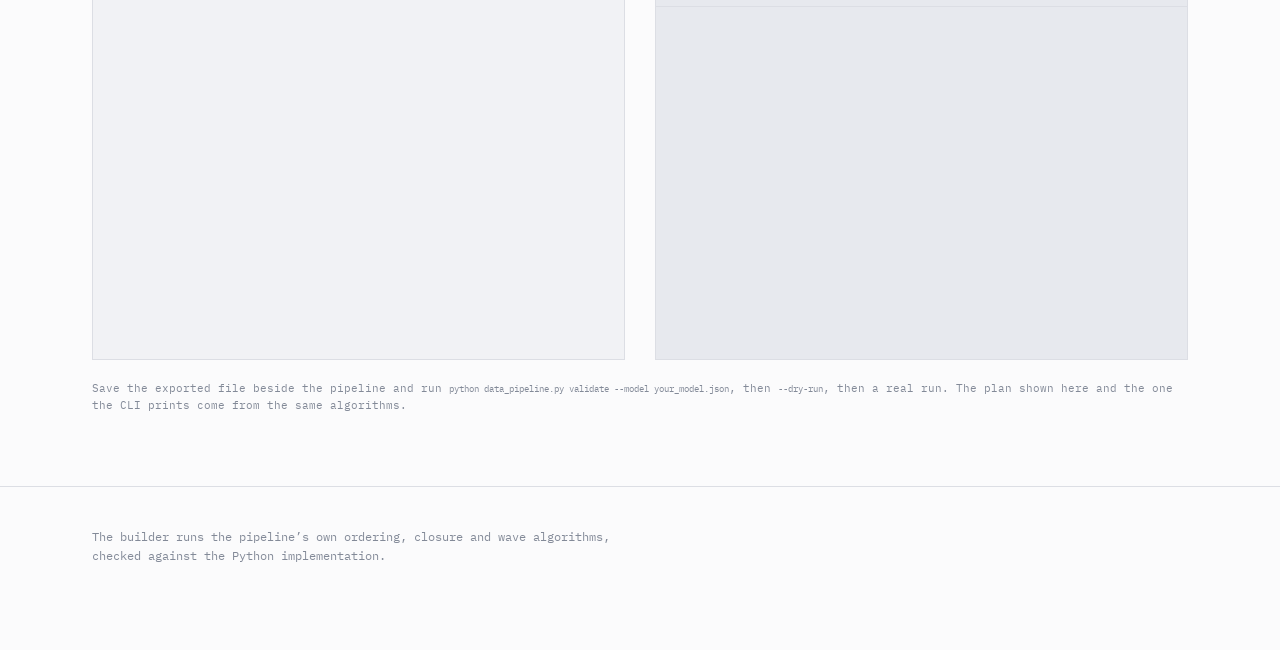
==== commit 2a28c993: "Connect the model page to the run stream on demand" ====
--- a/site/model.html
+++ b/site/model.html
@@ -67,8 +67,8 @@
         database holds afterwards. Each stage reports its own state as it goes.
       </p>
 
-      <div class="runbar" id="run-bar" hidden>
-        <button id="mb-run" class="solid">Run this model</button>
+      <div class="runbar" id="run-bar">
+        <button id="mb-run" class="solid" disabled>Checking for a server…</button>
         <button id="mb-stop" disabled>Stop</button>
         <div class="fld">
           <label for="mb-scale">volume</label>
@@ -102,10 +102,8 @@
         <div class="status grow" id="mb-status">idle</div>
       </div>
 
-      <div class="hintbar" id="mb-hint" hidden>
-        No server behind this page, so it cannot run anything. Start one with
-        <code>run.bat site</code> (or <code>python serve_demo.py</code>) and
-        open the address it prints.
+      <div class="hintbar" id="mb-hint">
+        <span id="mb-hint-text">Looking for a server behind this page…</span>
       </div>
 
       <div class="board" id="mb-board" style="margin-top:14px"></div>
@@ -287,8 +285,12 @@
     $("#mb-run").textContent = b ? "Running…" : "Run this model";
   }
 
-  function connect() {
-    if (es) return;
+  /* Opened on demand, and only once. Connecting on page load left an idle
+     stream open for every tab the server had to hold. Waiting for onopen
+     before POSTing also removes the race where the first events are published
+     before the browser is listening. */
+  function connect(then) {
+    if (es) { if (then) then(); return; }
     es = new EventSource("/api/events");
     es.onmessage = function (m) {
       var ev;
@@ -296,24 +298,46 @@
       board.handle(ev);
       if (ev.type === "run" && ev.state !== "start") setBusy(false);
     };
+    es.onerror = function () {
+      if (es && es.readyState === EventSource.CLOSED) {
+        board.log("WARNING", "Lost the event stream; the run continues on the server.");
+      }
+    };
+    if (then) {
+      var fired = false;
+      function go() { if (!fired) { fired = true; then(); } }
+      es.onopen = go;
+      setTimeout(go, 1200);   // some proxies are slow to report open
+    }
   }
+
+  function hint(html) { $("#mb-hint-text").innerHTML = html; }
 
   fetch("/api/status", { cache: "no-store" }).then(function (r) {
     if (!r.ok) throw new Error("no server");
     return r.json();
   }).then(function (st) {
-    $("#run-bar").hidden = false;
+    setBusy(false);
+    hint(st.database_configured
+      ? "Connected to a <b>" + st.database_kind + "</b> database. Running this "
+        + "model creates its schema, loads every table and then reads the rows "
+        + "back to confirm they are there."
+      : "Server connected, but no database is configured, so offline mode is "
+        + "selected. Files are written; nothing is sent to a database.");
     if (!st.database_configured) {
       $("#mb-mode").value = "1";
       board.log("WARNING", "No database configured; offline mode selected.");
     }
-    connect();
 
     $("#mb-run").addEventListener("click", function () {
       if (busy) return;
       setBusy(true);
       board.reset();
       board.setStatus("sending the model…");
+      connect(startRun);
+    });
+
+    function startRun() {
       fetch("/api/run", {
         method: "POST",
         headers: { "Content-Type": "application/json" },
@@ -330,13 +354,21 @@
       }).then(function (r) { return r.json(); }).then(function (j) {
         if (j.error) { board.log("ERROR", j.error); setBusy(false); }
       }).catch(function (e) { board.log("ERROR", String(e)); setBusy(false); });
-    });
+    }
 
     $("#mb-stop").addEventListener("click", function () {
       fetch("/api/stop", { method: "POST" });
     });
   }).catch(function () {
-    $("#mb-hint").hidden = false;
+    // No server: leave the controls visible but inert, and say how to get one.
+    $("#mb-run").textContent = "Needs the local server";
+    $("#mb-run").disabled = true;
+    $("#mb-stop").disabled = true;
+    board.setStatus("no server");
+    hint("This page is not being served by the pipeline, so it cannot run "
+       + "anything. Start it with <code>run.bat site</code> (or "
+       + "<code>python serve_demo.py</code>) and open the address it prints. "
+       + "Everything else on this page works as it is.");
   });
 })();
 
